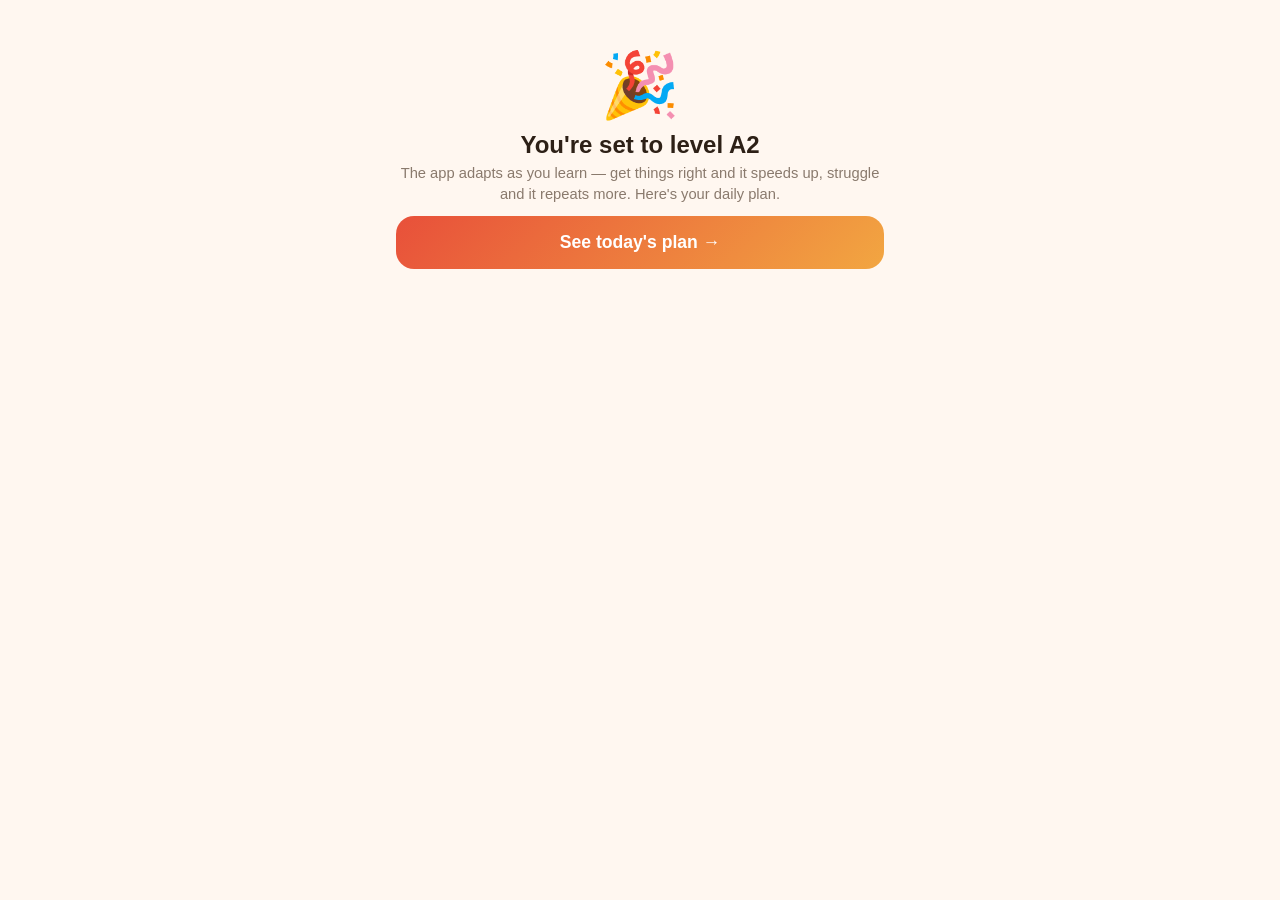
==== index.html @ 652c18c3 "Initial commit: Espanolita Spanish learning app Static PWA with SRS-based vocabulary, grammar pop-up" ====
<!DOCTYPE html>
<html lang="es">
<head>
  <meta charset="UTF-8">
  <meta name="viewport" content="width=device-width, initial-scale=1, viewport-fit=cover, user-scalable=no">
  <title>¡Españolita!</title>
  <meta name="description" content="Your personal Spanish learning app — words, grammar, speaking and songs.">
  <meta name="theme-color" content="#e8503a">
  <link rel="manifest" href="manifest.webmanifest">
  <!-- iPhone: install to home screen support -->
  <meta name="apple-mobile-web-app-capable" content="yes">
  <meta name="apple-mobile-web-app-status-bar-style" content="black-translucent">
  <meta name="apple-mobile-web-app-title" content="Españolita">
  <link rel="apple-touch-icon" href="icons/icon-180.png">
  <link rel="icon" href="icons/icon-180.png">
  <link rel="stylesheet" href="css/style.css">
</head>
<body>
  <div id="app"></div>
  <script src="js/data-vocab.js"></script>
  <script src="js/data-grammar.js"></script>
  <script src="js/data-songs.js"></script>
  <script src="js/srs.js"></script>
  <script src="js/speech.js"></script>
  <script src="js/app.js"></script>
</body>
</html>
---- css/style.css ----
/* ¡Españolita! — warm, friendly, mobile-first */
:root {
  --bg: #fff7f0;
  --card: #ffffff;
  --ink: #2d2016;
  --sub: #8a7a6d;
  --brand: #e8503a;
  --brand2: #f2a641;
  --good: #2e9e6b;
  --good-bg: #e7f6ee;
  --bad: #d64545;
  --bad-bg: #fdecec;
  --line: #f0e2d6;
  --radius: 18px;
}
@media (prefers-color-scheme: dark) {
  :root {
    --bg: #1c1613;
    --card: #292019;
    --ink: #f4ece4;
    --sub: #a3948a;
    --line: #3a2e25;
    --good-bg: #1e3a2c;
    --bad-bg: #40201f;
  }
}

* { margin: 0; padding: 0; box-sizing: border-box; -webkit-tap-highlight-color: transparent; }
html { -webkit-text-size-adjust: 100%; }
body {
  font-family: -apple-system, "Segoe UI", Roboto, sans-serif;
  background: var(--bg); color: var(--ink);
  min-height: 100vh;
  padding-bottom: calc(74px + env(safe-area-inset-bottom));
}

.screen { max-width: 520px; margin: 0 auto; padding: 18px 16px 30px; padding-top: calc(18px + env(safe-area-inset-top)); }
.center { text-align: center; }
h1 { font-size: 1.5rem; margin: 8px 0 4px; }
h3 { margin-bottom: 8px; }
.sub { color: var(--sub); font-size: .92rem; line-height: 1.45; margin: 4px 0; }
.hero { font-size: 4rem; margin-top: 30px; }

.top { display: flex; justify-content: space-between; align-items: center; }
.gear { background: none; border: none; font-size: 1.5rem; cursor: pointer; }
.back { background: none; border: none; color: var(--brand); font-size: 1rem; cursor: pointer; padding: 4px 0; }

.card {
  background: var(--card); border: 1px solid var(--line); border-radius: var(--radius);
  padding: 18px; margin: 12px 0; box-shadow: 0 2px 10px rgba(120, 70, 30, .06);
}

.tiles { display: flex; gap: 10px; margin: 14px 0; }
.tile {
  flex: 1; background: var(--card); border: 1px solid var(--line); border-radius: var(--radius);
  padding: 12px 6px; text-align: center;
}
.tile b { display: block; font-size: 1.15rem; }
.tile span { color: var(--sub); font-size: .75rem; }

.btn {
  display: inline-block; width: 100%; border: none; cursor: pointer;
  background: linear-gradient(135deg, var(--brand), var(--brand2));
  color: #fff; font-size: 1.02rem; font-weight: 600;
  padding: 14px 18px; border-radius: var(--radius); margin: 6px 0;
  transition: transform .08s;
}
.btn:active { transform: scale(.97); }
.btn.big { font-size: 1.1rem; padding: 16px 18px; }
.btn.small { font-size: .85rem; padding: 10px 14px; }
.btn.ghost { background: var(--card); color: var(--brand); border: 2px solid var(--brand); }
.btn.danger { background: var(--bad); }
.btn.opt { background: var(--card); color: var(--ink); border: 2px solid var(--line); font-weight: 500; text-align: center; }
.btn.opt.right { border-color: var(--good); background: var(--good-bg); color: var(--good); font-weight: 700; }
.btn.opt.wrong { border-color: var(--bad); background: var(--bad-bg); color: var(--bad); }
.btn.opt:disabled { opacity: .85; }
.btn.chip { width: auto; display: inline-block; padding: 10px 16px; margin: 4px; background: var(--card); color: var(--ink); border: 2px solid var(--line); }
.btn.chip.wrong { border-color: var(--bad); background: var(--bad-bg); }
.btn.rec { background: linear-gradient(135deg, #7a4de8, #4d8be8); }
.btn.rec.live { animation: pulse 1s infinite; }
@keyframes pulse { 50% { opacity: .6; } }

.word { font-size: 2rem; margin: 10px 0 2px; }
.meaning { font-size: 1.15rem; color: var(--sub); margin-bottom: 8px; }
.big-es { font-size: 1.3rem; line-height: 1.5; font-weight: 600; }
.es { font-weight: 600; line-height: 1.5; }
.es.small { font-size: .95rem; font-weight: 500; }
.gq { font-size: 1.25rem; margin: 10px 0; line-height: 1.5; }

.say { background: none; border: none; font-size: 1.2rem; cursor: pointer; vertical-align: middle; }
.bigsay { background: var(--card); border: 2px solid var(--line); border-radius: 50%; width: 84px; height: 84px; font-size: 2rem; cursor: pointer; margin: 10px auto; display: block; }

.example { background: var(--bg); border-radius: 12px; padding: 12px; margin: 12px 0; }

.tag { display: inline-block; font-size: .7rem; font-weight: 800; letter-spacing: .1em;
  color: var(--brand); background: var(--bg); border-radius: 20px; padding: 4px 12px; }
.tag.new { color: var(--good); }
.tag.pop { color: #7a4de8; animation: pulse 1.2s 2; }

.tin {
  width: 100%; font-size: 1.05rem; padding: 13px 14px; margin: 8px 0;
  border: 2px solid var(--line); border-radius: 12px; background: var(--bg); color: var(--ink);
  font-family: inherit;
}
.tin:focus { outline: none; border-color: var(--brand); }
.accents { display: flex; flex-wrap: wrap; gap: 6px; justify-content: center; margin: 6px 0; }
.accents button {
  border: 1px solid var(--line); background: var(--card); color: var(--ink);
  border-radius: 8px; font-size: 1.05rem; width: 38px; height: 38px; cursor: pointer;
}

.sessiontop { display: flex; align-items: center; gap: 12px; margin-bottom: 6px; }
.sessiontop .back { flex-shrink: 0; white-space: nowrap; }
.sessiontop .progress { flex: 1; margin-bottom: 0; }

.progress { height: 8px; background: var(--line); border-radius: 6px; overflow: hidden; margin-bottom: 10px; }
.progress div { height: 100%; background: linear-gradient(90deg, var(--brand), var(--brand2)); border-radius: 6px; transition: width .3s; }

.fbx { border-radius: var(--radius); padding: 16px; margin: 12px 0; }
.fbx.good { background: var(--good-bg); border: 1px solid var(--good); }
.fbx.bad { background: var(--bad-bg); border: 1px solid var(--bad); }
.fbx b { font-size: 1.05rem; }

.row { display: flex; justify-content: space-between; padding: 6px 0; border-bottom: 1px dashed var(--line); }
.row:last-of-type { border-bottom: none; }

.wordchips span { display: inline-block; padding: 3px 8px; border-radius: 8px; margin: 2px; font-weight: 600; }
.wordchips .ok { background: var(--good-bg); color: var(--good); }
.wordchips .miss { background: var(--bad-bg); color: var(--bad); }

.speakrow { display: flex; gap: 8px; }
.speakrow .btn { flex: 1; }

.songcard { display: block; width: 100%; text-align: left; cursor: pointer; font-family: inherit; font-size: 1rem; color: var(--ink); }
.songcard b { display: block; font-size: 1.05rem; }
.songline { padding: 10px 4px; border-bottom: 1px dashed var(--line); }
.modes { display: flex; gap: 8px; margin: 12px 0; }
.modes button {
  flex: 1; padding: 10px; border-radius: 12px; border: 2px solid var(--line);
  background: var(--card); color: var(--ink); font-weight: 600; cursor: pointer; font-size: .9rem;
}
.modes button.on { border-color: var(--brand); color: var(--brand); background: var(--bg); }
.video { position: relative; width: 100%; padding-top: 56.25%; border-radius: var(--radius); overflow: hidden; margin: 10px 0; }
.video iframe { position: absolute; inset: 0; width: 100%; height: 100%; border: none; }
.gap { color: var(--brand); font-weight: 800; letter-spacing: .05em; }
.gap.done { color: var(--good); }
.bank { text-align: center; margin: 10px 0; }

.planrow {
  display: flex; align-items: center; gap: 12px; width: 100%;
  background: var(--bg); border: 1px solid var(--line); border-radius: 14px;
  padding: 12px 14px; margin: 8px 0; cursor: pointer; font-family: inherit; text-align: left;
}
.planrow.done { opacity: .55; }
.planrow .pi { font-size: 1.4rem; }
.planrow .pt { flex: 1; }
.planrow .pt b { display: block; }
.planrow .arrow { color: var(--sub); font-size: 1.3rem; }

.indexTitle { margin: 18px 4px 6px; font-size: .95rem; color: var(--sub); }
.indexGrid { display: grid; grid-template-columns: 1fr 1fr; gap: 10px; }
.indexGrid button {
  background: var(--card); border: 2px solid var(--line); border-radius: 14px;
  padding: 14px 8px; font-weight: 600; cursor: pointer; font-family: inherit; color: var(--ink);
  font-size: .95rem; line-height: 1.8;
}

.nav {
  position: fixed; bottom: 0; left: 0; right: 0; display: flex;
  background: var(--card); border-top: 1px solid var(--line);
  padding-bottom: env(safe-area-inset-bottom); z-index: 50;
}
.nav button {
  flex: 1; background: none; border: none; padding: 9px 4px 7px; cursor: pointer;
  color: var(--sub); font-size: .72rem; font-weight: 600; font-family: inherit;
}
.nav button span { display: block; font-size: 1.35rem; margin-bottom: 1px; }
.nav button.active { color: var(--brand); }

textarea.tin { resize: vertical; }
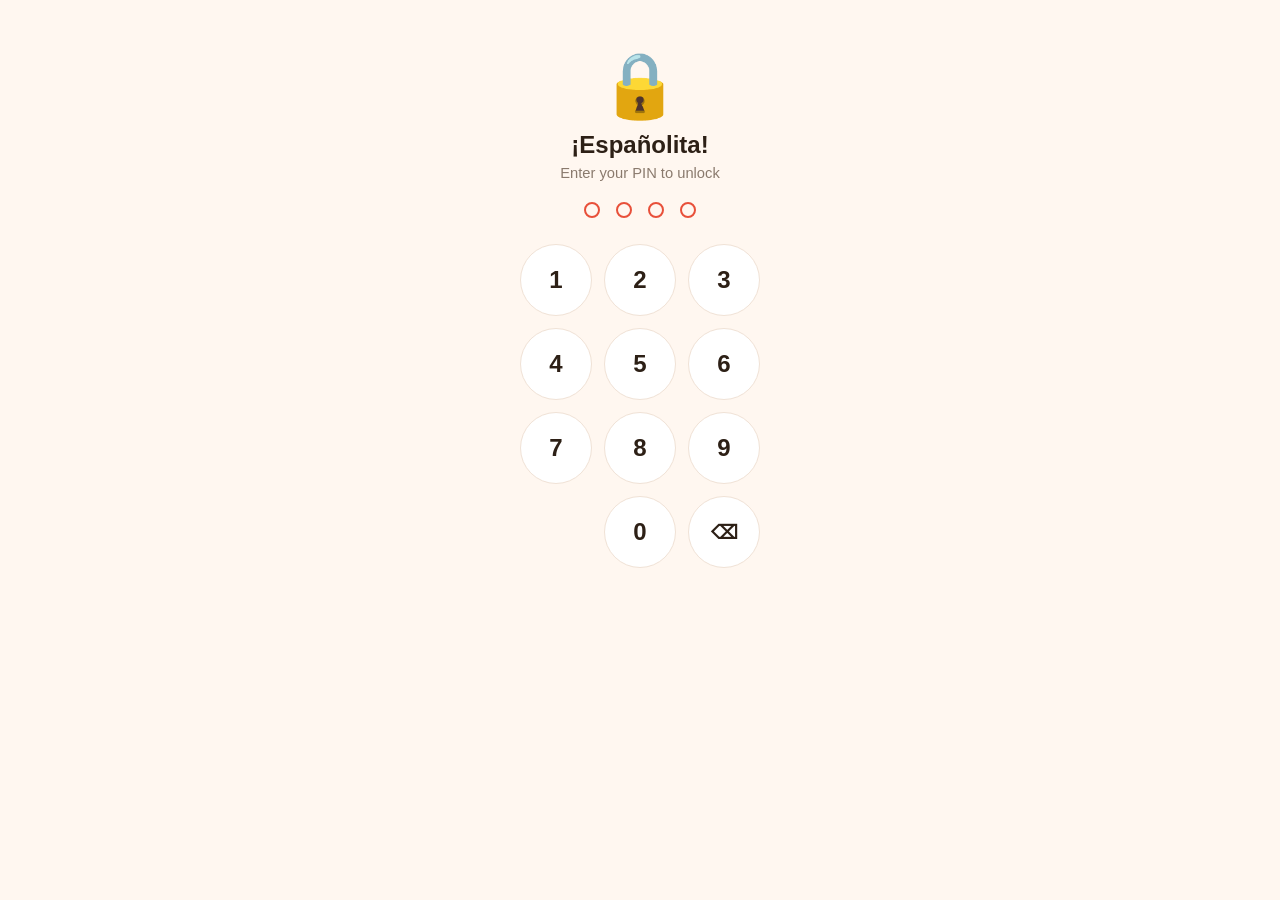
==== commit af833c03: "Add crossword, English-to-Spanish translator, and AI tutor chat - Crossword generated from learned v" ====
--- a/index.html
+++ b/index.html
@@ -23,5 +23,6 @@
   <script src="js/srs.js"></script>
   <script src="js/speech.js"></script>
   <script src="js/app.js"></script>
+  <script src="js/extras.js"></script>
 </body>
 </html>
--- a/css/style.css
+++ b/css/style.css
@@ -109,6 +109,69 @@
   border-radius: 8px; font-size: 1.05rem; width: 38px; height: 38px; cursor: pointer;
 }
 
+/* Crossword */
+.xwgrid {
+  display: grid; grid-template-columns: repeat(var(--cols), 1fr); gap: 2px;
+  margin: 10px 0; max-width: 100%;
+}
+.xwcell {
+  aspect-ratio: 1; background: var(--card); border: 1px solid var(--line);
+  border-radius: 3px; display: flex; align-items: center; justify-content: center;
+  font-weight: 700; font-size: clamp(9px, 3.4vw, 18px); position: relative; color: var(--brand);
+}
+.xwcell.empty { background: transparent; border: none; }
+.xwcell.solved { background: var(--good-bg); border-color: var(--good); }
+.xwcell.active { border-color: var(--brand); border-width: 2px; }
+.xwcell i { position: absolute; top: 1px; left: 2px; font-size: 8px; font-style: normal; color: var(--sub); }
+.cluerow {
+  display: block; width: 100%; text-align: left; background: none; border: none;
+  border-bottom: 1px solid var(--line); padding: 9px 4px; cursor: pointer;
+  font-family: inherit; font-size: .95rem; color: var(--ink);
+}
+.cluerow.done { opacity: .5; }
+.cluerow.on { background: var(--bg); border-radius: 8px; }
+.cluerow b { color: var(--brand); }
+
+/* AI chat */
+.ailog {
+  display: flex; flex-direction: column; gap: 8px; margin: 10px 0;
+  max-height: 55vh; overflow-y: auto; padding: 4px;
+}
+.aib {
+  max-width: 85%; padding: 10px 14px; border-radius: 16px; line-height: 1.45;
+  font-size: .98rem;
+}
+.aib.bot { background: var(--card); border: 1px solid var(--line); align-self: flex-start; border-bottom-left-radius: 4px; }
+.aib.me { background: var(--brand); color: #fff; align-self: flex-end; border-bottom-right-radius: 4px; }
+.aib.thinking { color: var(--sub); }
+.aib .say { margin-left: 6px; }
+.airow { display: flex; gap: 8px; align-items: center; }
+.airow .tin { flex: 1; margin: 0; }
+
+.pinlock { justify-content: center; min-height: 80vh; }
+.pindots { display: flex; gap: 16px; justify-content: center; margin: 18px 0 26px; }
+.pindots span {
+  width: 16px; height: 16px; border-radius: 50%;
+  border: 2px solid var(--brand); background: transparent;
+}
+.pindots span.fill { background: var(--brand); }
+.pindots.shake { animation: pinshake .4s; }
+@keyframes pinshake {
+  0%, 100% { transform: translateX(0); }
+  25% { transform: translateX(-8px); }
+  75% { transform: translateX(8px); }
+}
+.pinpad {
+  display: grid; grid-template-columns: repeat(3, 72px); gap: 12px; justify-content: center;
+}
+.pinpad button {
+  height: 72px; border-radius: 50%; border: 1px solid var(--line);
+  background: var(--card); font-size: 1.5rem; font-weight: 600; color: var(--ink);
+  cursor: pointer; font-family: inherit;
+}
+.pinpad button:active { background: var(--line); }
+.pinpad .pinback { font-size: 1.2rem; }
+
 .sessiontop { display: flex; align-items: center; gap: 12px; margin-bottom: 6px; }
 .sessiontop .back { flex-shrink: 0; white-space: nowrap; }
 .sessiontop .progress { flex: 1; margin-bottom: 0; }
